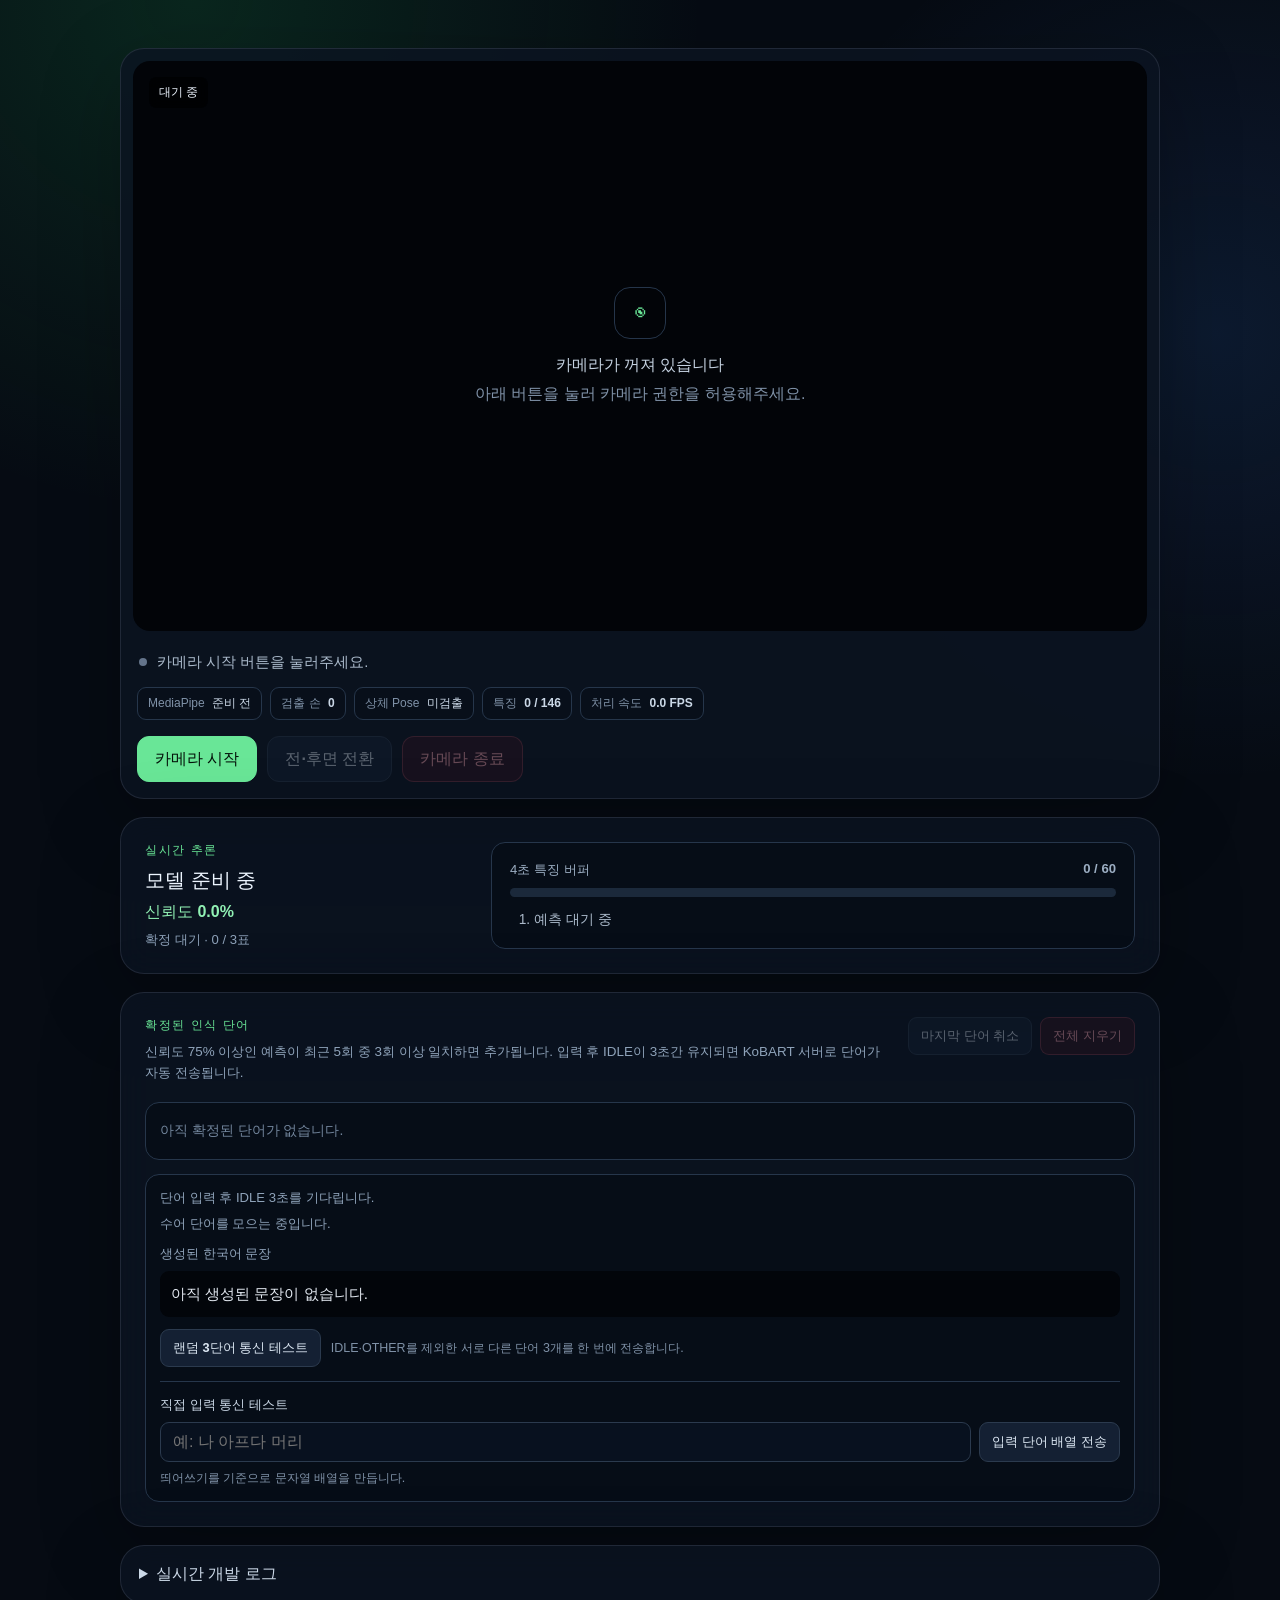
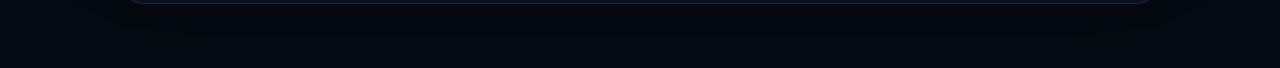
==== web/index.html @ b541483f "fix: recover stalled camera streams on iOS Safari" ====
<!doctype html>
<html lang="ko">
  <head>
    <meta charset="UTF-8" />
    <meta name="viewport" content="width=device-width, initial-scale=1.0" />
    <meta name="theme-color" content="#08111f" />
    <meta
      name="description"
      content="브라우저에서 동작하는 실시간 수어 인식 카메라 테스트"
    />
    <title>수어 인식 카메라</title>
    <link rel="stylesheet" href="./src/style.css?v=20261013-ios-camera-recovery1" />
  </head>
  <body>
    <main class="app-shell">
      <section class="camera-card" aria-label="카메라 미리보기">
        <div id="cameraStage" class="camera-stage is-empty">
          <video id="camera" autoplay playsinline muted></video>
          <canvas id="landmarkCanvas" aria-hidden="true"></canvas>
          <div id="emptyState" class="empty-state">
            <span class="camera-icon" aria-hidden="true">◉</span>
            <strong>카메라가 꺼져 있습니다</strong>
            <span>아래 버튼을 눌러 카메라 권한을 허용해주세요.</span>
          </div>
          <div class="viewfinder" aria-hidden="true"></div>
          <span id="cameraLabel" class="camera-label">대기 중</span>
        </div>

        <div class="status-row" aria-live="polite">
          <span id="statusDot" class="status-dot"></span>
          <p id="statusMessage">카메라 시작 버튼을 눌러주세요.</p>
        </div>

        <div class="metrics" aria-label="검출 상태">
          <span>MediaPipe <strong id="modelState">준비 전</strong></span>
          <span>검출 손 <strong id="handCount">0</strong></span>
          <span>상체 Pose <strong id="poseState">미검출</strong></span>
          <span>특징 <strong id="featureState">0 / 146</strong></span>
          <span>처리 속도 <strong id="inferenceFps">0.0 FPS</strong></span>
        </div>

        <div class="controls">
          <button id="startButton" class="button button-primary" type="button">
            카메라 시작
          </button>
          <button id="switchButton" class="button" type="button" disabled>
            전·후면 전환
          </button>
          <button id="stopButton" class="button button-danger" type="button" disabled>
            카메라 종료
          </button>
        </div>
      </section>

      <section class="result-card" aria-label="추론 결과">
        <div>
          <p class="card-label">실시간 추론</p>
          <h2 id="predictionLabel">모델 준비 중</h2>
          <p id="predictionConfidence" class="prediction-confidence">신뢰도 0.0%</p>
          <p id="stableState" class="stable-state">확정 대기 · 0 / 3표</p>
        </div>
        <div class="prediction-panel">
          <div class="buffer-header">
            <span>4초 특징 버퍼</span>
            <strong id="bufferState">0 / 60</strong>
          </div>
          <div class="progress-track" aria-hidden="true">
            <div id="bufferProgress" class="progress-value"></div>
          </div>
          <ol id="topPredictions" class="top-predictions">
            <li>예측 대기 중</li>
          </ol>
        </div>
      </section>

      <section class="recognized-card" aria-label="확정된 인식 단어">
        <div class="recognized-header">
          <div>
            <p class="card-label">확정된 인식 단어</p>
            <p class="recognized-help">
              신뢰도 75% 이상인 예측이 최근 5회 중 3회 이상 일치하면 추가됩니다.
              입력 후 IDLE이 3초간 유지되면 KoBART 서버로 단어가 자동 전송됩니다.
            </p>
          </div>
          <div class="recognized-actions">
            <button id="undoTokenButton" class="button button-small" type="button" disabled>
              마지막 단어 취소
            </button>
            <button id="clearTokensButton" class="button button-small button-danger" type="button" disabled>
              전체 지우기
            </button>
          </div>
        </div>
        <div id="recognizedTokens" class="recognized-tokens" aria-live="polite">
          <span class="token-empty">아직 확정된 단어가 없습니다.</span>
        </div>
        <div class="sentence-ready-panel" aria-live="polite">
          <p id="idleState" class="idle-state">단어 입력 후 IDLE 3초를 기다립니다.</p>
          <p id="generationState" class="generation-state" data-state="collecting">
            수어 단어를 모으는 중입니다.
          </p>
          <p class="sentence-label">생성된 한국어 문장</p>
          <p id="generatedSentence" class="generated-sentence">
            아직 생성된 문장이 없습니다.
          </p>
          <div class="connection-test-row">
            <button id="randomTestButton" class="button button-small" type="button">
              랜덤 3단어 통신 테스트
            </button>
            <span id="randomTestWord">IDLE·OTHER를 제외한 서로 다른 단어 3개를 한 번에 전송합니다.</span>
          </div>
          <form id="manualWordsForm" class="manual-words-form">
            <label for="manualWordsInput">직접 입력 통신 테스트</label>
            <div class="manual-words-controls">
              <input
                id="manualWordsInput"
                type="text"
                maxlength="300"
                autocomplete="off"
                placeholder="예: 나 아프다 머리"
              />
              <button id="manualSendButton" class="button button-small" type="submit">
                입력 단어 배열 전송
              </button>
            </div>
            <span id="manualWordsPreview">띄어쓰기를 기준으로 문자열 배열을 만듭니다.</span>
          </form>
        </div>
      </section>

      <details class="debug-card">
        <summary>실시간 개발 로그</summary>
        <div class="debug-toolbar">
          <span>로컬 개발 서버 사용 시 VS Code 터미널에도 기록됩니다.</span>
          <button id="clearLogButton" type="button">로그 지우기</button>
        </div>
        <pre id="debugLog" aria-live="polite"></pre>
      </details>
    </main>

    <script src="./public/vendor/tensorflow/tf.min.js"></script>
    <script
      type="module"
      src="./src/main.js?v=word-lstm-v9-ios-camera-recovery1"
    ></script>
  </body>
</html>
---- web/src/style.css ----
:root {
  color-scheme: dark;
  font-family:
    Inter, Pretendard, -apple-system, BlinkMacSystemFont, "Segoe UI", sans-serif;
  color: #edf5ff;
  background: #060b13;
  font-synthesis: none;
}

* {
  box-sizing: border-box;
}

body {
  min-width: 320px;
  min-height: 100vh;
  margin: 0;
  background:
    radial-gradient(circle at 15% 0%, rgba(34, 197, 94, 0.15), transparent 32rem),
    radial-gradient(circle at 95% 20%, rgba(59, 130, 246, 0.12), transparent 28rem),
    #060b13;
  overscroll-behavior-y: none;
}

button,
video {
  font: inherit;
}

.app-shell {
  width: min(1040px, calc(100% - 32px));
  margin: 0 auto;
  padding: 48px 0 64px;
}

.card-label {
  margin: 0 0 8px;
  color: #69e697;
  font-size: 0.75rem;
  font-weight: 800;
  letter-spacing: 0.13em;
}

h2,
p {
  margin-top: 0;
}

.camera-card,
.result-card,
.recognized-card,
.debug-card {
  border: 1px solid rgba(148, 163, 184, 0.16);
  border-radius: 24px;
  background: rgba(12, 20, 33, 0.82);
  box-shadow: 0 24px 80px rgba(0, 0, 0, 0.25);
  backdrop-filter: blur(16px);
}

.debug-card {
  margin-top: 18px;
  padding: 18px;
}

.debug-card summary {
  cursor: pointer;
  color: #cbd8e7;
  font-weight: 750;
}

.debug-toolbar {
  display: flex;
  align-items: center;
  justify-content: space-between;
  gap: 12px;
  margin: 14px 0 8px;
  color: #7f91a7;
  font-size: 0.78rem;
}

.debug-toolbar button {
  padding: 6px 9px;
  border: 1px solid #2b3a4e;
  border-radius: 7px;
  color: #aab9ca;
  background: #111c2c;
  cursor: pointer;
}

#debugLog {
  overflow: auto;
  max-height: 260px;
  min-height: 110px;
  margin: 0;
  padding: 14px;
  border-radius: 10px;
  color: #a7f3d0;
  background: #02050a;
  font: 12px/1.6 "SFMono-Regular", Consolas, monospace;
  white-space: pre-wrap;
  word-break: break-word;
}

.camera-card {
  padding: 12px;
  -webkit-backdrop-filter: none;
  backdrop-filter: none;
  isolation: isolate;
}

.camera-stage {
  position: relative;
  overflow: hidden;
  width: 100%;
  aspect-ratio: 16 / 9;
  border-radius: 17px;
  background: #020408;
}

.camera-stage video,
.camera-stage canvas {
  position: absolute;
  inset: 0;
  width: 100%;
  height: 100%;
  object-fit: cover;
}

.camera-stage canvas {
  z-index: 1;
  pointer-events: none;
}

.camera-stage.is-mirrored video,
.camera-stage.is-mirrored canvas {
  transform: scaleX(-1);
}

.camera-stage.is-empty video,
.camera-stage.is-empty .viewfinder {
  visibility: hidden;
}

.empty-state {
  position: absolute;
  inset: 0;
  display: grid;
  place-content: center;
  justify-items: center;
  gap: 8px;
  padding: 24px;
  color: #7f91a7;
  text-align: center;
}

.empty-state[hidden] {
  display: none;
}

.camera-icon {
  display: grid;
  width: 52px;
  height: 52px;
  margin-bottom: 8px;
  place-items: center;
  border: 1px solid #25354a;
  border-radius: 16px;
  color: #69e697;
  font-size: 1.4rem;
}

.empty-state strong {
  color: #c5d2e1;
}

.viewfinder {
  position: absolute;
  inset: 8%;
  border: 1px solid rgba(255, 255, 255, 0.16);
  border-radius: 20px;
  pointer-events: none;
}

.camera-label {
  position: absolute;
  top: 16px;
  left: 16px;
  padding: 7px 10px;
  border-radius: 8px;
  background: rgba(0, 0, 0, 0.58);
  font-size: 0.77rem;
  font-weight: 700;
  backdrop-filter: blur(8px);
  z-index: 2;
}

.status-row {
  display: flex;
  align-items: center;
  min-height: 52px;
  gap: 10px;
  padding: 14px 6px 4px;
  color: #aab9ca;
}

.status-row p {
  margin: 0;
  font-size: 0.92rem;
}

.status-dot {
  flex: 0 0 auto;
  width: 8px;
  height: 8px;
  border-radius: 50%;
  background: #64748b;
}

.status-dot[data-state="success"] {
  background: #4ade80;
  box-shadow: 0 0 12px rgba(74, 222, 128, 0.65);
}

.status-dot[data-state="loading"] {
  background: #60a5fa;
  box-shadow: 0 0 12px rgba(96, 165, 250, 0.65);
}

.status-dot[data-state="error"] {
  background: #fb7185;
  box-shadow: 0 0 12px rgba(251, 113, 133, 0.55);
}

.controls {
  display: flex;
  flex-wrap: wrap;
  gap: 10px;
  padding: 8px 4px 4px;
}

.metrics {
  display: flex;
  flex-wrap: wrap;
  gap: 8px;
  padding: 4px 4px 8px;
}

.metrics span {
  padding: 7px 10px;
  border: 1px solid #26364b;
  border-radius: 9px;
  color: #7f91a7;
  background: rgba(8, 15, 25, 0.7);
  font-size: 0.75rem;
}

.metrics strong {
  margin-left: 4px;
  color: #cbd8e7;
}

.button {
  min-height: 46px;
  padding: 0 17px;
  border: 1px solid #2b3a4e;
  border-radius: 12px;
  color: #dce7f3;
  background: #142033;
  cursor: pointer;
  font-weight: 750;
  transition: transform 140ms ease, border-color 140ms ease, opacity 140ms ease;
}

.button:hover:not(:disabled) {
  transform: translateY(-1px);
  border-color: #4a607b;
}

.button:focus-visible {
  outline: 3px solid rgba(96, 165, 250, 0.48);
  outline-offset: 2px;
}

.button:disabled {
  cursor: not-allowed;
  opacity: 0.38;
}

.button-primary {
  border-color: #69e697;
  color: #04130a;
  background: #69e697;
}

.button-danger {
  border-color: rgba(251, 113, 133, 0.35);
  color: #fda4af;
  background: rgba(76, 18, 32, 0.55);
}

.result-card {
  display: grid;
  grid-template-columns: minmax(180px, 0.5fr) 1fr;
  gap: 24px;
  margin-top: 18px;
  padding: 24px;
}

.result-card h2 {
  margin-bottom: 0;
  font-size: 1.25rem;
}

.prediction-confidence {
  margin: 8px 0 0;
  color: #91f1b4;
  font-weight: 700;
}

.stable-state {
  margin: 8px 0 0;
  color: #8fa3ba;
  font-size: 0.82rem;
}

.recognized-card {
  margin-top: 18px;
  padding: 24px;
}

.recognized-header {
  display: flex;
  align-items: flex-start;
  justify-content: space-between;
  gap: 20px;
}

.recognized-help {
  margin: 0;
  color: #8fa3ba;
  font-size: 0.84rem;
  line-height: 1.55;
}

.recognized-actions {
  display: flex;
  flex: 0 0 auto;
  gap: 8px;
}

.button-small {
  min-height: 38px;
  padding: 0 12px;
  border-radius: 9px;
  font-size: 0.8rem;
}

.recognized-tokens {
  display: flex;
  flex-wrap: wrap;
  min-height: 58px;
  gap: 9px;
  align-items: center;
  margin-top: 18px;
  padding: 14px;
  border: 1px solid #26364b;
  border-radius: 14px;
  background: rgba(5, 11, 19, 0.55);
}

.recognized-token {
  padding: 9px 12px;
  border: 1px solid rgba(105, 230, 151, 0.3);
  border-radius: 999px;
  color: #b9f7cf;
  background: rgba(34, 197, 94, 0.1);
  font-size: 0.88rem;
  font-weight: 750;
}

.token-empty {
  color: #71849b;
  font-size: 0.86rem;
}

.sentence-ready-panel {
  margin-top: 14px;
  padding: 14px;
  border: 1px solid #26364b;
  border-radius: 14px;
  background: rgba(5, 11, 19, 0.55);
}

.idle-state,
.generation-state,
.sentence-label {
  margin: 0;
  color: #8fa3ba;
  font-size: 0.82rem;
}

.idle-state[data-state="counting"] {
  color: #fcd56b;
}

.idle-state[data-state="ready"],
.generation-state[data-state="success"] {
  color: #91f1b4;
}

.idle-state[data-state="connecting"],
.idle-state[data-state="processing"] {
  color: #93c5fd;
}

.idle-state[data-state="error"] {
  color: #fda4af;
}

.generation-state {
  margin-top: 8px;
}

.generation-state[data-state="idle-countdown"] {
  color: #fcd56b;
}

.generation-state[data-state="connecting"],
.generation-state[data-state="processing"] {
  color: #93c5fd;
}

.generation-state[data-state="error"] {
  color: #fda4af;
}

.sentence-label {
  margin-top: 12px;
  font-weight: 750;
}

.generated-sentence {
  overflow: auto;
  max-height: 9.6em;
  margin: 8px 0 0;
  padding: 11px;
  border-radius: 9px;
  color: #e2e8f0;
  background: #02050a;
  font-size: 0.95rem;
  line-height: 1.6;
  overflow-wrap: anywhere;
}

.connection-test-row {
  display: flex;
  align-items: center;
  flex-wrap: wrap;
  gap: 10px;
  margin-top: 12px;
}

.connection-test-row span {
  color: #7f91a7;
  font-size: 0.78rem;
}

.manual-words-form {
  display: grid;
  gap: 8px;
  margin-top: 14px;
  padding-top: 14px;
  border-top: 1px solid #26364b;
}

.manual-words-form label {
  color: #cbd8e7;
  font-size: 0.82rem;
  font-weight: 750;
}

.manual-words-controls {
  display: flex;
  gap: 8px;
}

.manual-words-controls input {
  min-width: 0;
  min-height: 40px;
  flex: 1 1 auto;
  padding: 0 12px;
  border: 1px solid #2b3a4e;
  border-radius: 9px;
  color: #e2e8f0;
  background: #08111f;
  font: inherit;
}

.manual-words-controls input:focus {
  border-color: #60a5fa;
  outline: 3px solid rgba(96, 165, 250, 0.25);
}

.manual-words-controls input:disabled {
  opacity: 0.45;
}

.manual-words-form > span {
  color: #7f91a7;
  font-size: 0.78rem;
  overflow-wrap: anywhere;
}

.prediction-panel {
  padding: 18px;
  border: 1px solid #26364b;
  border-radius: 14px;
  background: rgba(5, 11, 19, 0.55);
}

.buffer-header {
  display: flex;
  justify-content: space-between;
  margin-bottom: 9px;
  color: #9caec3;
  font-size: 0.82rem;
}

.progress-track {
  overflow: hidden;
  height: 9px;
  border-radius: 999px;
  background: #1b293b;
}

.progress-value {
  width: 0;
  height: 100%;
  border-radius: inherit;
  background: linear-gradient(90deg, #4ade80, #60a5fa);
  transition: width 120ms linear;
}

.top-predictions {
  display: grid;
  gap: 6px;
  margin: 14px 0 0;
  padding-left: 24px;
  color: #aab9ca;
  font-size: 0.86rem;
}

@media (max-width: 680px) {
  .app-shell {
    width: min(100% - 20px, 1040px);
    padding: 24px 0 40px;
  }

  .camera-card {
    padding: 7px;
    border-radius: 18px;
  }

  .camera-stage {
    aspect-ratio: 3 / 4;
    border-radius: 13px;
  }

  .controls .button {
    flex: 1 1 130px;
  }

  .result-card {
    grid-template-columns: 1fr;
    padding: 18px;
  }

  .recognized-card {
    padding: 18px;
  }

  .recognized-header {
    display: block;
  }

  .recognized-actions {
    margin-top: 14px;
  }

  .recognized-actions .button {
    flex: 1 1 auto;
  }

  .manual-words-controls {
    align-items: stretch;
    flex-direction: column;
  }
}

@media (prefers-reduced-motion: reduce) {
  *,
  *::before,
  *::after {
    scroll-behavior: auto !important;
    transition: none !important;
  }
}
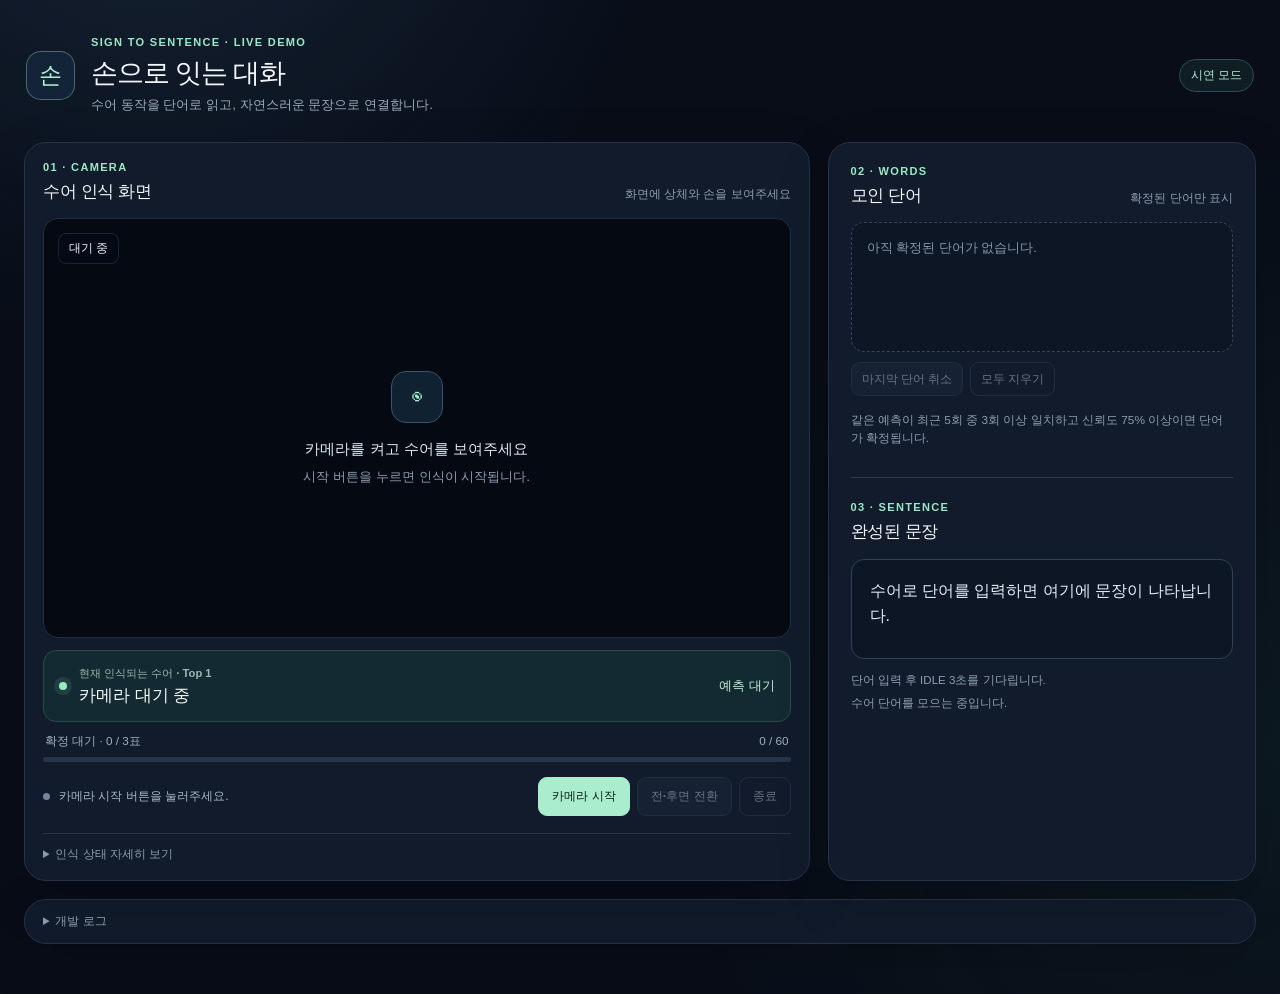
==== commit 1d808854: "Refine demo UI for live sign recognition" ====
--- a/web/index.html
+++ b/web/index.html
@@ -3,135 +3,118 @@
   <head>
     <meta charset="UTF-8" />
     <meta name="viewport" content="width=device-width, initial-scale=1.0" />
-    <meta name="theme-color" content="#08111f" />
-    <meta
-      name="description"
-      content="브라우저에서 동작하는 실시간 수어 인식 카메라 테스트"
-    />
-    <title>수어 인식 카메라</title>
-    <link rel="stylesheet" href="./src/style.css?v=20261013-ios-camera-recovery1" />
+    <meta name="theme-color" content="#0a1020" />
+    <meta name="description" content="카메라로 수어 단어를 인식하고 문장으로 연결하는 시연" />
+    <title>손으로 잇는 대화 · 수어 인식 시연</title>
+    <link rel="stylesheet" href="./src/style.css?v=demo-ui-1" />
   </head>
   <body>
     <main class="app-shell">
-      <section class="camera-card" aria-label="카메라 미리보기">
-        <div id="cameraStage" class="camera-stage is-empty">
-          <video id="camera" autoplay playsinline muted></video>
-          <canvas id="landmarkCanvas" aria-hidden="true"></canvas>
-          <div id="emptyState" class="empty-state">
-            <span class="camera-icon" aria-hidden="true">◉</span>
-            <strong>카메라가 꺼져 있습니다</strong>
-            <span>아래 버튼을 눌러 카메라 권한을 허용해주세요.</span>
+      <header class="page-header">
+        <div class="brand-mark" aria-hidden="true">손</div>
+        <div class="header-copy">
+          <p class="eyebrow">SIGN TO SENTENCE · LIVE DEMO</p>
+          <h1>손으로 잇는 대화</h1>
+          <p class="page-subtitle">수어 동작을 단어로 읽고, 자연스러운 문장으로 연결합니다.</p>
+        </div>
+        <span class="demo-badge">시연 모드</span>
+      </header>
+
+      <div class="demo-grid">
+        <section class="camera-card" aria-label="수어 인식 카메라">
+          <div class="section-heading">
+            <div>
+              <p class="eyebrow">01 · CAMERA</p>
+              <h2>수어 인식 화면</h2>
+            </div>
+            <span class="section-hint">화면에 상체와 손을 보여주세요</span>
           </div>
-          <div class="viewfinder" aria-hidden="true"></div>
-          <span id="cameraLabel" class="camera-label">대기 중</span>
-        </div>
 
-        <div class="status-row" aria-live="polite">
-          <span id="statusDot" class="status-dot"></span>
-          <p id="statusMessage">카메라 시작 버튼을 눌러주세요.</p>
-        </div>
+          <div id="cameraStage" class="camera-stage is-empty">
+            <video id="camera" autoplay playsinline muted></video>
+            <canvas id="landmarkCanvas" aria-hidden="true"></canvas>
+            <div id="emptyState" class="empty-state">
+              <span class="camera-icon" aria-hidden="true">◉</span>
+              <strong>카메라를 켜고 수어를 보여주세요</strong>
+              <span>시작 버튼을 누르면 인식이 시작됩니다.</span>
+            </div>
+            <div class="viewfinder" aria-hidden="true"></div>
+            <span id="cameraLabel" class="camera-label">대기 중</span>
+          </div>
 
-        <div class="metrics" aria-label="검출 상태">
-          <span>MediaPipe <strong id="modelState">준비 전</strong></span>
-          <span>검출 손 <strong id="handCount">0</strong></span>
-          <span>상체 Pose <strong id="poseState">미검출</strong></span>
-          <span>특징 <strong id="featureState">0 / 146</strong></span>
-          <span>처리 속도 <strong id="inferenceFps">0.0 FPS</strong></span>
-        </div>
-
-        <div class="controls">
-          <button id="startButton" class="button button-primary" type="button">
-            카메라 시작
-          </button>
-          <button id="switchButton" class="button" type="button" disabled>
-            전·후면 전환
-          </button>
-          <button id="stopButton" class="button button-danger" type="button" disabled>
-            카메라 종료
-          </button>
-        </div>
-      </section>
-
-      <section class="result-card" aria-label="추론 결과">
-        <div>
-          <p class="card-label">실시간 추론</p>
-          <h2 id="predictionLabel">모델 준비 중</h2>
-          <p id="predictionConfidence" class="prediction-confidence">신뢰도 0.0%</p>
-          <p id="stableState" class="stable-state">확정 대기 · 0 / 3표</p>
-        </div>
-        <div class="prediction-panel">
-          <div class="buffer-header">
-            <span>4초 특징 버퍼</span>
-            <strong id="bufferState">0 / 60</strong>
+          <div class="live-readout" aria-live="polite" aria-atomic="true">
+            <span class="readout-indicator" aria-hidden="true"></span>
+            <div class="readout-copy">
+              <span class="readout-caption">현재 인식되는 수어 · Top 1</span>
+              <strong id="predictionLabel">카메라 대기 중</strong>
+            </div>
+            <span id="predictionConfidence" class="prediction-confidence">예측 대기</span>
+          </div>
+          <div class="recognition-progress">
+            <span id="stableState" class="stable-state">확정 대기 · 0 / 3표</span>
+            <span id="bufferState">0 / 60</span>
           </div>
           <div class="progress-track" aria-hidden="true">
             <div id="bufferProgress" class="progress-value"></div>
           </div>
-          <ol id="topPredictions" class="top-predictions">
-            <li>예측 대기 중</li>
-          </ol>
-        </div>
-      </section>
 
-      <section class="recognized-card" aria-label="확정된 인식 단어">
-        <div class="recognized-header">
-          <div>
-            <p class="card-label">확정된 인식 단어</p>
-            <p class="recognized-help">
-              신뢰도 75% 이상인 예측이 최근 5회 중 3회 이상 일치하면 추가됩니다.
-              입력 후 IDLE이 3초간 유지되면 KoBART 서버로 단어가 자동 전송됩니다.
-            </p>
+          <div class="camera-footer">
+            <div class="status-row" aria-live="polite">
+              <span id="statusDot" class="status-dot"></span>
+              <p id="statusMessage">카메라 시작 버튼을 눌러주세요.</p>
+            </div>
+            <div class="controls">
+              <button id="startButton" class="button button-primary" type="button">카메라 시작</button>
+              <button id="switchButton" class="button" type="button" disabled>전·후면 전환</button>
+              <button id="stopButton" class="button button-quiet" type="button" disabled>종료</button>
+            </div>
+          </div>
+
+          <details class="diagnostics">
+            <summary>인식 상태 자세히 보기</summary>
+            <div class="metrics" aria-label="검출 상태">
+              <span>MediaPipe <strong id="modelState">준비 전</strong></span>
+              <span>검출 손 <strong id="handCount">0</strong></span>
+              <span>상체 Pose <strong id="poseState">미검출</strong></span>
+              <span>특징 <strong id="featureState">0 / 146</strong></span>
+              <span>처리 속도 <strong id="inferenceFps">0.0 FPS</strong></span>
+            </div>
+          </details>
+        </section>
+
+        <section class="recognized-card" aria-label="인식 결과와 생성 문장">
+          <div class="section-heading">
+            <div>
+              <p class="eyebrow">02 · WORDS</p>
+              <h2>모인 단어</h2>
+            </div>
+            <span class="section-hint">확정된 단어만 표시</span>
+          </div>
+          <div id="recognizedTokens" class="recognized-tokens" aria-live="polite">
+            <span class="token-empty">아직 확정된 단어가 없습니다.</span>
           </div>
           <div class="recognized-actions">
-            <button id="undoTokenButton" class="button button-small" type="button" disabled>
-              마지막 단어 취소
-            </button>
-            <button id="clearTokensButton" class="button button-small button-danger" type="button" disabled>
-              전체 지우기
-            </button>
+            <button id="undoTokenButton" class="button button-small" type="button" disabled>마지막 단어 취소</button>
+            <button id="clearTokensButton" class="button button-small button-quiet" type="button" disabled>모두 지우기</button>
           </div>
-        </div>
-        <div id="recognizedTokens" class="recognized-tokens" aria-live="polite">
-          <span class="token-empty">아직 확정된 단어가 없습니다.</span>
-        </div>
-        <div class="sentence-ready-panel" aria-live="polite">
-          <p id="idleState" class="idle-state">단어 입력 후 IDLE 3초를 기다립니다.</p>
-          <p id="generationState" class="generation-state" data-state="collecting">
-            수어 단어를 모으는 중입니다.
-          </p>
-          <p class="sentence-label">생성된 한국어 문장</p>
-          <p id="generatedSentence" class="generated-sentence">
-            아직 생성된 문장이 없습니다.
-          </p>
-          <div class="connection-test-row">
-            <button id="randomTestButton" class="button button-small" type="button">
-              랜덤 3단어 통신 테스트
-            </button>
-            <span id="randomTestWord">IDLE·OTHER를 제외한 서로 다른 단어 3개를 한 번에 전송합니다.</span>
+          <p class="recognized-help">같은 예측이 최근 5회 중 3회 이상 일치하고 신뢰도 75% 이상이면 단어가 확정됩니다.</p>
+
+          <div class="sentence-ready-panel" aria-live="polite">
+            <p class="eyebrow">03 · SENTENCE</p>
+            <h2>완성된 문장</h2>
+            <p id="generatedSentence" class="generated-sentence">수어로 단어를 입력하면 여기에 문장이 나타납니다.</p>
+            <div class="sentence-status">
+              <p id="idleState" class="idle-state">단어 입력 후 IDLE 3초를 기다립니다.</p>
+              <p id="generationState" class="generation-state" data-state="collecting">수어 단어를 모으는 중입니다.</p>
+            </div>
           </div>
-          <form id="manualWordsForm" class="manual-words-form">
-            <label for="manualWordsInput">직접 입력 통신 테스트</label>
-            <div class="manual-words-controls">
-              <input
-                id="manualWordsInput"
-                type="text"
-                maxlength="300"
-                autocomplete="off"
-                placeholder="예: 나 아프다 머리"
-              />
-              <button id="manualSendButton" class="button button-small" type="submit">
-                입력 단어 배열 전송
-              </button>
-            </div>
-            <span id="manualWordsPreview">띄어쓰기를 기준으로 문자열 배열을 만듭니다.</span>
-          </form>
-        </div>
-      </section>
+        </section>
+      </div>
 
       <details class="debug-card">
-        <summary>실시간 개발 로그</summary>
+        <summary>개발 로그</summary>
         <div class="debug-toolbar">
-          <span>로컬 개발 서버 사용 시 VS Code 터미널에도 기록됩니다.</span>
+          <span>오류 확인과 상태 점검에 사용합니다.</span>
           <button id="clearLogButton" type="button">로그 지우기</button>
         </div>
         <pre id="debugLog" aria-live="polite"></pre>
@@ -139,9 +122,6 @@
     </main>
 
     <script src="./public/vendor/tensorflow/tf.min.js"></script>
-    <script
-      type="module"
-      src="./src/main.js?v=word-lstm-v9-ios-camera-recovery1"
-    ></script>
+    <script type="module" src="./src/main.js?v=demo-ui-1"></script>
   </body>
 </html>
--- a/web/src/style.css
+++ b/web/src/style.css
@@ -1,111 +1,122 @@
 :root {
   color-scheme: dark;
-  font-family:
-    Inter, Pretendard, -apple-system, BlinkMacSystemFont, "Segoe UI", sans-serif;
-  color: #edf5ff;
-  background: #060b13;
+  font-family: Pretendard, -apple-system, BlinkMacSystemFont, "Segoe UI", sans-serif;
+  color: #f3f6fb;
+  background: #080d18;
   font-synthesis: none;
 }
 
-* {
-  box-sizing: border-box;
-}
+* { box-sizing: border-box; }
 
 body {
   min-width: 320px;
   min-height: 100vh;
   margin: 0;
   background:
-    radial-gradient(circle at 15% 0%, rgba(34, 197, 94, 0.15), transparent 32rem),
-    radial-gradient(circle at 95% 20%, rgba(59, 130, 246, 0.12), transparent 28rem),
-    #060b13;
+    radial-gradient(circle at 12% -18%, rgba(65, 104, 142, 0.25), transparent 33rem),
+    radial-gradient(circle at 100% 75%, rgba(55, 128, 110, 0.1), transparent 38rem),
+    #080d18;
   overscroll-behavior-y: none;
 }
 
-button,
-video {
-  font: inherit;
-}
+button, video { font: inherit; }
+button { -webkit-tap-highlight-color: transparent; }
+h1, h2, p { margin-top: 0; }
 
 .app-shell {
-  width: min(1040px, calc(100% - 32px));
+  width: min(1320px, calc(100% - 48px));
   margin: 0 auto;
-  padding: 48px 0 64px;
-}
-
-.card-label {
-  margin: 0 0 8px;
-  color: #69e697;
-  font-size: 0.75rem;
+  padding: 28px 0 50px;
+}
+
+.page-header {
+  display: flex;
+  align-items: center;
+  gap: 16px;
+  padding: 8px 2px 28px;
+}
+
+.brand-mark {
+  display: grid;
+  flex: 0 0 49px;
+  height: 49px;
+  place-items: center;
+  border: 1px solid rgba(178, 238, 211, 0.34);
+  border-radius: 15px;
+  color: #b5f3d4;
+  background: #132438;
+  font-size: 1.45rem;
+  font-weight: 750;
+}
+
+.header-copy { min-width: 0; }
+.eyebrow {
+  margin: 0 0 7px;
+  color: #9aeac6;
+  font-size: 0.69rem;
   font-weight: 800;
-  letter-spacing: 0.13em;
-}
-
-h2,
-p {
-  margin-top: 0;
-}
-
-.camera-card,
-.result-card,
-.recognized-card,
-.debug-card {
-  border: 1px solid rgba(148, 163, 184, 0.16);
-  border-radius: 24px;
-  background: rgba(12, 20, 33, 0.82);
-  box-shadow: 0 24px 80px rgba(0, 0, 0, 0.25);
-  backdrop-filter: blur(16px);
-}
-
-.debug-card {
-  margin-top: 18px;
-  padding: 18px;
-}
-
-.debug-card summary {
-  cursor: pointer;
-  color: #cbd8e7;
+  letter-spacing: 0.12em;
+}
+
+.page-header h1 {
+  margin: 0;
+  font-size: clamp(1.35rem, 2.1vw, 1.9rem);
+  font-weight: 790;
+  letter-spacing: -0.04em;
+}
+
+.page-subtitle {
+  margin: 5px 0 0;
+  color: #9baabc;
+  font-size: 0.84rem;
+}
+
+.demo-badge {
+  flex: 0 0 auto;
+  margin-left: auto;
+  padding: 8px 11px;
+  border: 1px solid #2e4d55;
+  border-radius: 999px;
+  color: #b2efd3;
+  background: rgba(82, 173, 139, 0.1);
+  font-size: 0.72rem;
   font-weight: 750;
 }
 
-.debug-toolbar {
-  display: flex;
-  align-items: center;
+.demo-grid {
+  display: grid;
+  grid-template-columns: minmax(0, 1.65fr) minmax(310px, 0.9fr);
+  align-items: start;
+  gap: 18px;
+}
+
+.camera-card, .recognized-card, .debug-card {
+  min-width: 0;
+  border: 1px solid #263247;
+  border-radius: 22px;
+  background: #111b2b;
+  box-shadow: 0 18px 54px rgba(0, 0, 0, 0.16);
+}
+
+.camera-card { padding: 18px; }
+.recognized-card { padding: 22px; }
+.section-heading {
+  display: flex;
+  align-items: end;
   justify-content: space-between;
   gap: 12px;
-  margin: 14px 0 8px;
-  color: #7f91a7;
-  font-size: 0.78rem;
-}
-
-.debug-toolbar button {
-  padding: 6px 9px;
-  border: 1px solid #2b3a4e;
-  border-radius: 7px;
-  color: #aab9ca;
-  background: #111c2c;
-  cursor: pointer;
-}
-
-#debugLog {
-  overflow: auto;
-  max-height: 260px;
-  min-height: 110px;
+  margin-bottom: 15px;
+}
+.section-heading h2, .sentence-ready-panel h2 {
   margin: 0;
-  padding: 14px;
-  border-radius: 10px;
-  color: #a7f3d0;
-  background: #02050a;
-  font: 12px/1.6 "SFMono-Regular", Consolas, monospace;
-  white-space: pre-wrap;
-  word-break: break-word;
-}
-
-.camera-card {
-  padding: 12px;
-  -webkit-backdrop-filter: none;
-  backdrop-filter: none;
-  isolation: isolate;
+  font-size: 1.05rem;
+  font-weight: 760;
+  letter-spacing: -0.02em;
+}
+.section-hint {
+  color: #8f9daf;
+  font-size: 0.74rem;
+  text-align: right;
 }
 
 .camera-stage {
@@ -113,34 +124,25 @@
   overflow: hidden;
   width: 100%;
   aspect-ratio: 16 / 9;
-  border-radius: 17px;
-  background: #020408;
-}
-
-.camera-stage video,
-.camera-stage canvas {
+  border: 1px solid #202c40;
+  border-radius: 15px;
+  background: #040912;
+}
+.camera-stage video, .camera-stage canvas {
   position: absolute;
   inset: 0;
   width: 100%;
   height: 100%;
   object-fit: cover;
-}
-
-.camera-stage canvas {
-  z-index: 1;
-  pointer-events: none;
-}
-
-.camera-stage.is-mirrored video,
-.camera-stage.is-mirrored canvas {
-  transform: scaleX(-1);
-}
-
-.camera-stage.is-empty video,
-.camera-stage.is-empty .viewfinder {
-  visibility: hidden;
-}
-
+  -webkit-backface-visibility: hidden;
+  backface-visibility: hidden;
+  transform: translateZ(0);
+}
+.camera-stage canvas { z-index: 1; pointer-events: none; }
+.camera-stage.is-mirrored video, .camera-stage.is-mirrored canvas {
+  transform: translateZ(0) scaleX(-1);
+}
+.camera-stage.is-empty video, .camera-stage.is-empty .viewfinder { visibility: hidden; }
 .empty-state {
   position: absolute;
   inset: 0;
@@ -148,460 +150,228 @@
   place-content: center;
   justify-items: center;
   gap: 8px;
-  padding: 24px;
-  color: #7f91a7;
+  padding: 20px;
+  color: #8d9daf;
   text-align: center;
-}
-
-.empty-state[hidden] {
-  display: none;
-}
-
+  font-size: 0.84rem;
+}
+.empty-state[hidden] { display: none; }
+.empty-state strong { color: #dce9f3; font-size: 0.95rem; }
 .camera-icon {
   display: grid;
   width: 52px;
   height: 52px;
   margin-bottom: 8px;
   place-items: center;
-  border: 1px solid #25354a;
-  border-radius: 16px;
-  color: #69e697;
-  font-size: 1.4rem;
-}
-
-.empty-state strong {
-  color: #c5d2e1;
-}
-
+  border: 1px solid #385467;
+  border-radius: 15px;
+  color: #aaf1cd;
+  background: #102131;
+  font-size: 1.35rem;
+}
 .viewfinder {
   position: absolute;
   inset: 8%;
-  border: 1px solid rgba(255, 255, 255, 0.16);
-  border-radius: 20px;
+  border: 1px solid rgba(232, 250, 244, 0.17);
+  border-radius: 18px;
   pointer-events: none;
 }
-
 .camera-label {
   position: absolute;
-  top: 16px;
-  left: 16px;
+  z-index: 2;
+  top: 14px;
+  left: 14px;
   padding: 7px 10px;
+  border: 1px solid rgba(255, 255, 255, 0.1);
   border-radius: 8px;
-  background: rgba(0, 0, 0, 0.58);
-  font-size: 0.77rem;
-  font-weight: 700;
-  backdrop-filter: blur(8px);
-  z-index: 2;
-}
-
-.status-row {
+  background: rgba(5, 12, 23, 0.72);
+  font-size: 0.72rem;
+  font-weight: 740;
+}
+
+.live-readout {
   display: flex;
   align-items: center;
-  min-height: 52px;
-  gap: 10px;
-  padding: 14px 6px 4px;
-  color: #aab9ca;
-}
-
-.status-row p {
-  margin: 0;
-  font-size: 0.92rem;
-}
-
-.status-dot {
-  flex: 0 0 auto;
+  gap: 12px;
+  min-height: 72px;
+  margin-top: 12px;
+  padding: 12px 15px;
+  border: 1px solid #2a4a4b;
+  border-radius: 13px;
+  background: #142a32;
+}
+.readout-indicator {
+  flex: 0 0 8px;
   width: 8px;
   height: 8px;
   border-radius: 50%;
-  background: #64748b;
-}
-
-.status-dot[data-state="success"] {
-  background: #4ade80;
-  box-shadow: 0 0 12px rgba(74, 222, 128, 0.65);
-}
-
-.status-dot[data-state="loading"] {
-  background: #60a5fa;
-  box-shadow: 0 0 12px rgba(96, 165, 250, 0.65);
-}
-
-.status-dot[data-state="error"] {
-  background: #fb7185;
-  box-shadow: 0 0 12px rgba(251, 113, 133, 0.55);
-}
-
-.controls {
-  display: flex;
-  flex-wrap: wrap;
-  gap: 10px;
-  padding: 8px 4px 4px;
-}
-
-.metrics {
-  display: flex;
-  flex-wrap: wrap;
-  gap: 8px;
-  padding: 4px 4px 8px;
-}
-
-.metrics span {
-  padding: 7px 10px;
-  border: 1px solid #26364b;
-  border-radius: 9px;
-  color: #7f91a7;
-  background: rgba(8, 15, 25, 0.7);
-  font-size: 0.75rem;
-}
-
-.metrics strong {
-  margin-left: 4px;
-  color: #cbd8e7;
-}
-
-.button {
-  min-height: 46px;
-  padding: 0 17px;
-  border: 1px solid #2b3a4e;
-  border-radius: 12px;
-  color: #dce7f3;
-  background: #142033;
-  cursor: pointer;
+  background: #92ecc1;
+  box-shadow: 0 0 0 5px rgba(146, 236, 193, 0.1);
+}
+.readout-copy { min-width: 0; display: grid; gap: 4px; }
+.readout-caption { color: #9bbaaF; font-size: 0.7rem; font-weight: 700; }
+.readout-copy strong {
+  overflow: hidden;
+  color: #f4faf6;
+  font-size: 1.04rem;
+  font-weight: 760;
+  text-overflow: ellipsis;
+  white-space: nowrap;
+}
+.prediction-confidence {
+  flex: 0 0 auto;
+  margin-left: auto;
+  color: #bcf2d3;
+  font-size: 0.79rem;
   font-weight: 750;
-  transition: transform 140ms ease, border-color 140ms ease, opacity 140ms ease;
-}
-
-.button:hover:not(:disabled) {
-  transform: translateY(-1px);
-  border-color: #4a607b;
-}
-
-.button:focus-visible {
-  outline: 3px solid rgba(96, 165, 250, 0.48);
-  outline-offset: 2px;
-}
-
-.button:disabled {
-  cursor: not-allowed;
-  opacity: 0.38;
-}
-
-.button-primary {
-  border-color: #69e697;
-  color: #04130a;
-  background: #69e697;
-}
-
-.button-danger {
-  border-color: rgba(251, 113, 133, 0.35);
-  color: #fda4af;
-  background: rgba(76, 18, 32, 0.55);
-}
-
-.result-card {
-  display: grid;
-  grid-template-columns: minmax(180px, 0.5fr) 1fr;
-  gap: 24px;
-  margin-top: 18px;
-  padding: 24px;
-}
-
-.result-card h2 {
-  margin-bottom: 0;
-  font-size: 1.25rem;
-}
-
-.prediction-confidence {
-  margin: 8px 0 0;
-  color: #91f1b4;
-  font-weight: 700;
-}
-
-.stable-state {
-  margin: 8px 0 0;
-  color: #8fa3ba;
-  font-size: 0.82rem;
-}
-
-.recognized-card {
-  margin-top: 18px;
-  padding: 24px;
-}
-
-.recognized-header {
-  display: flex;
-  align-items: flex-start;
+}
+.recognition-progress {
+  display: flex;
   justify-content: space-between;
-  gap: 20px;
-}
-
-.recognized-help {
-  margin: 0;
-  color: #8fa3ba;
-  font-size: 0.84rem;
-  line-height: 1.55;
-}
-
-.recognized-actions {
-  display: flex;
-  flex: 0 0 auto;
-  gap: 8px;
-}
-
-.button-small {
-  min-height: 38px;
-  padding: 0 12px;
-  border-radius: 9px;
-  font-size: 0.8rem;
-}
-
-.recognized-tokens {
-  display: flex;
-  flex-wrap: wrap;
-  min-height: 58px;
-  gap: 9px;
-  align-items: center;
-  margin-top: 18px;
-  padding: 14px;
-  border: 1px solid #26364b;
-  border-radius: 14px;
-  background: rgba(5, 11, 19, 0.55);
-}
-
-.recognized-token {
-  padding: 9px 12px;
-  border: 1px solid rgba(105, 230, 151, 0.3);
-  border-radius: 999px;
-  color: #b9f7cf;
-  background: rgba(34, 197, 94, 0.1);
-  font-size: 0.88rem;
-  font-weight: 750;
-}
-
-.token-empty {
-  color: #71849b;
-  font-size: 0.86rem;
-}
-
-.sentence-ready-panel {
-  margin-top: 14px;
-  padding: 14px;
-  border: 1px solid #26364b;
-  border-radius: 14px;
-  background: rgba(5, 11, 19, 0.55);
-}
-
-.idle-state,
-.generation-state,
-.sentence-label {
-  margin: 0;
-  color: #8fa3ba;
-  font-size: 0.82rem;
-}
-
-.idle-state[data-state="counting"] {
-  color: #fcd56b;
-}
-
-.idle-state[data-state="ready"],
-.generation-state[data-state="success"] {
-  color: #91f1b4;
-}
-
-.idle-state[data-state="connecting"],
-.idle-state[data-state="processing"] {
-  color: #93c5fd;
-}
-
-.idle-state[data-state="error"] {
-  color: #fda4af;
-}
-
-.generation-state {
-  margin-top: 8px;
-}
-
-.generation-state[data-state="idle-countdown"] {
-  color: #fcd56b;
-}
-
-.generation-state[data-state="connecting"],
-.generation-state[data-state="processing"] {
-  color: #93c5fd;
-}
-
-.generation-state[data-state="error"] {
-  color: #fda4af;
-}
-
-.sentence-label {
-  margin-top: 12px;
-  font-weight: 750;
-}
-
-.generated-sentence {
-  overflow: auto;
-  max-height: 9.6em;
-  margin: 8px 0 0;
-  padding: 11px;
-  border-radius: 9px;
-  color: #e2e8f0;
-  background: #02050a;
-  font-size: 0.95rem;
-  line-height: 1.6;
-  overflow-wrap: anywhere;
-}
-
-.connection-test-row {
-  display: flex;
-  align-items: center;
-  flex-wrap: wrap;
-  gap: 10px;
-  margin-top: 12px;
-}
-
-.connection-test-row span {
-  color: #7f91a7;
-  font-size: 0.78rem;
-}
-
-.manual-words-form {
-  display: grid;
-  gap: 8px;
-  margin-top: 14px;
-  padding-top: 14px;
-  border-top: 1px solid #26364b;
-}
-
-.manual-words-form label {
-  color: #cbd8e7;
-  font-size: 0.82rem;
-  font-weight: 750;
-}
-
-.manual-words-controls {
-  display: flex;
-  gap: 8px;
-}
-
-.manual-words-controls input {
-  min-width: 0;
-  min-height: 40px;
-  flex: 1 1 auto;
-  padding: 0 12px;
-  border: 1px solid #2b3a4e;
-  border-radius: 9px;
-  color: #e2e8f0;
-  background: #08111f;
-  font: inherit;
-}
-
-.manual-words-controls input:focus {
-  border-color: #60a5fa;
-  outline: 3px solid rgba(96, 165, 250, 0.25);
-}
-
-.manual-words-controls input:disabled {
-  opacity: 0.45;
-}
-
-.manual-words-form > span {
-  color: #7f91a7;
-  font-size: 0.78rem;
-  overflow-wrap: anywhere;
-}
-
-.prediction-panel {
-  padding: 18px;
-  border: 1px solid #26364b;
-  border-radius: 14px;
-  background: rgba(5, 11, 19, 0.55);
-}
-
-.buffer-header {
-  display: flex;
-  justify-content: space-between;
-  margin-bottom: 9px;
-  color: #9caec3;
-  font-size: 0.82rem;
-}
-
+  gap: 12px;
+  padding: 12px 2px 8px;
+  color: #9daebf;
+  font-size: 0.73rem;
+}
+.stable-state { margin: 0; }
 .progress-track {
   overflow: hidden;
-  height: 9px;
-  border-radius: 999px;
-  background: #1b293b;
-}
-
+  height: 5px;
+  border-radius: 99px;
+  background: #263548;
+}
 .progress-value {
   width: 0;
   height: 100%;
   border-radius: inherit;
-  background: linear-gradient(90deg, #4ade80, #60a5fa);
+  background: #a3ebc8;
   transition: width 120ms linear;
 }
-
-.top-predictions {
-  display: grid;
-  gap: 6px;
-  margin: 14px 0 0;
-  padding-left: 24px;
-  color: #aab9ca;
-  font-size: 0.86rem;
-}
-
-@media (max-width: 680px) {
-  .app-shell {
-    width: min(100% - 20px, 1040px);
-    padding: 24px 0 40px;
-  }
-
-  .camera-card {
-    padding: 7px;
-    border-radius: 18px;
-  }
-
-  .camera-stage {
-    aspect-ratio: 3 / 4;
-    border-radius: 13px;
-  }
-
-  .controls .button {
-    flex: 1 1 130px;
-  }
-
-  .result-card {
-    grid-template-columns: 1fr;
-    padding: 18px;
-  }
-
-  .recognized-card {
-    padding: 18px;
-  }
-
-  .recognized-header {
-    display: block;
-  }
-
-  .recognized-actions {
-    margin-top: 14px;
-  }
-
-  .recognized-actions .button {
-    flex: 1 1 auto;
-  }
-
-  .manual-words-controls {
-    align-items: stretch;
-    flex-direction: column;
-  }
-}
-
+.camera-footer {
+  display: flex;
+  align-items: center;
+  justify-content: space-between;
+  flex-wrap: wrap;
+  gap: 12px;
+  margin-top: 15px;
+}
+.status-row { display: flex; align-items: center; gap: 9px; min-width: 0; color: #a8b6c6; }
+.status-row p { margin: 0; font-size: 0.76rem; }
+.status-dot { flex: 0 0 7px; width: 7px; height: 7px; border-radius: 50%; background: #75859b; }
+.status-dot[data-state="success"] { background: #85e8b5; }
+.status-dot[data-state="loading"] { background: #87b5ff; }
+.status-dot[data-state="error"] { background: #fa8799; }
+.controls { display: flex; flex-wrap: wrap; gap: 7px; }
+.button {
+  min-height: 39px;
+  padding: 0 13px;
+  border: 1px solid #36465c;
+  border-radius: 9px;
+  color: #e5edf7;
+  background: #1d2b3f;
+  cursor: pointer;
+  font-size: 0.77rem;
+  font-weight: 760;
+  transition: background 140ms ease, border-color 140ms ease;
+}
+.button:hover:not(:disabled) { border-color: #7591a4; background: #253950; }
+.button:focus-visible, .debug-toolbar button:focus-visible, summary:focus-visible {
+  outline: 2px solid #a6f3ce;
+  outline-offset: 3px;
+}
+.button:disabled { cursor: not-allowed; opacity: 0.42; }
+.button-primary { border-color: #a9edcc; color: #092015; background: #a9edcc; }
+.button-primary:hover:not(:disabled) { background: #c5f8df; }
+.button-quiet { background: transparent; }
+.button-small { min-height: 34px; padding: 0 10px; font-size: 0.72rem; }
+.diagnostics { margin-top: 17px; border-top: 1px solid #263247; padding-top: 13px; }
+.diagnostics summary, .debug-card summary { color: #899bab; cursor: pointer; font-size: 0.73rem; }
+.metrics { display: flex; flex-wrap: wrap; gap: 8px; padding-top: 13px; }
+.metrics span {
+  padding: 7px 9px;
+  border: 1px solid #2e3b4d;
+  border-radius: 7px;
+  color: #90a0b1;
+  font-size: 0.68rem;
+}
+.metrics strong { margin-left: 4px; color: #d4e0ec; }
+
+.recognized-card { min-height: 100%; }
+.recognized-tokens {
+  display: flex;
+  align-content: start;
+  align-items: start;
+  flex-wrap: wrap;
+  gap: 8px;
+  min-height: 130px;
+  padding: 15px;
+  border: 1px dashed #35445a;
+  border-radius: 13px;
+  background: #0c1625;
+}
+.recognized-token {
+  padding: 8px 11px;
+  border: 1px solid #3b625b;
+  border-radius: 8px;
+  color: #d3f5e3;
+  background: #1d3c3b;
+  font-size: 0.82rem;
+  font-weight: 760;
+}
+.token-empty { color: #8596a9; font-size: 0.8rem; line-height: 1.5; }
+.recognized-actions { display: flex; flex-wrap: wrap; gap: 7px; margin-top: 10px; }
+.recognized-help { margin: 15px 0 0; color: #8d9daf; font-size: 0.74rem; line-height: 1.55; }
+.sentence-ready-panel { margin-top: 29px; padding-top: 23px; border-top: 1px solid #2e3a4d; }
+.generated-sentence {
+  min-height: 100px;
+  max-height: 260px;
+  overflow: auto;
+  margin: 16px 0 0;
+  padding: 18px;
+  border: 1px solid #304256;
+  border-radius: 13px;
+  color: #e4eef6;
+  background: #0c1625;
+  font-size: 1rem;
+  line-height: 1.6;
+  overflow-wrap: anywhere;
+}
+.sentence-status { display: grid; gap: 6px; margin-top: 13px; }
+.idle-state, .generation-state { margin: 0; color: #8e9eaf; font-size: 0.72rem; line-height: 1.5; }
+.idle-state[data-state="counting"], .generation-state[data-state="idle-countdown"] { color: #f3d086; }
+.idle-state[data-state="ready"], .generation-state[data-state="success"] { color: #a8e6bc; }
+.idle-state[data-state="connecting"], .idle-state[data-state="processing"],
+.generation-state[data-state="connecting"], .generation-state[data-state="processing"] { color: #a6c8f9; }
+.idle-state[data-state="error"], .generation-state[data-state="error"] { color: #f6a5b1; }
+
+.debug-card { margin-top: 18px; padding: 14px 18px; }
+.debug-toolbar { display: flex; justify-content: space-between; gap: 12px; margin: 12px 0 8px; color: #8a9bae; font-size: 0.72rem; }
+.debug-toolbar button { padding: 6px 9px; border: 1px solid #35465b; border-radius: 7px; color: #acbdcd; background: #1c2a3d; cursor: pointer; }
+#debugLog { overflow: auto; max-height: 260px; min-height: 110px; margin: 0; padding: 14px; border-radius: 9px; color: #b6e9d2; background: #080d17; font: 12px/1.6 "SFMono-Regular", Consolas, monospace; white-space: pre-wrap; word-break: break-word; }
+
+@media (max-width: 960px) {
+  .demo-grid { grid-template-columns: 1fr; }
+  .recognized-card { min-height: 0; }
+  .recognized-tokens { min-height: 85px; }
+}
+@media (max-width: 600px) {
+  .app-shell { width: calc(100% - 20px); padding: 20px 0 36px; }
+  .page-header { gap: 11px; padding: 2px 2px 18px; }
+  .brand-mark { flex-basis: 42px; height: 42px; border-radius: 12px; }
+  .page-subtitle { font-size: 0.7rem; line-height: 1.4; }
+  .demo-badge { display: none; }
+  .camera-card, .recognized-card { padding: 12px; border-radius: 17px; }
+  .section-hint { display: none; }
+  .camera-stage { aspect-ratio: 3 / 4; border-radius: 11px; }
+  .live-readout { min-height: 65px; padding: 10px; }
+  .readout-copy strong { font-size: 0.93rem; }
+  .prediction-confidence { font-size: 0.72rem; }
+  .camera-footer { display: block; }
+  .status-row { margin-bottom: 12px; }
+  .controls { display: grid; grid-template-columns: 1.3fr 1fr 0.7fr; }
+  .controls .button { min-width: 0; padding: 0 5px; font-size: 0.7rem; }
+  .recognized-actions .button { flex: 1 1 auto; }
+}
 @media (prefers-reduced-motion: reduce) {
-  *,
-  *::before,
-  *::after {
-    scroll-behavior: auto !important;
-    transition: none !important;
-  }
-}
+  *, *::before, *::after { transition: none !important; }
+}
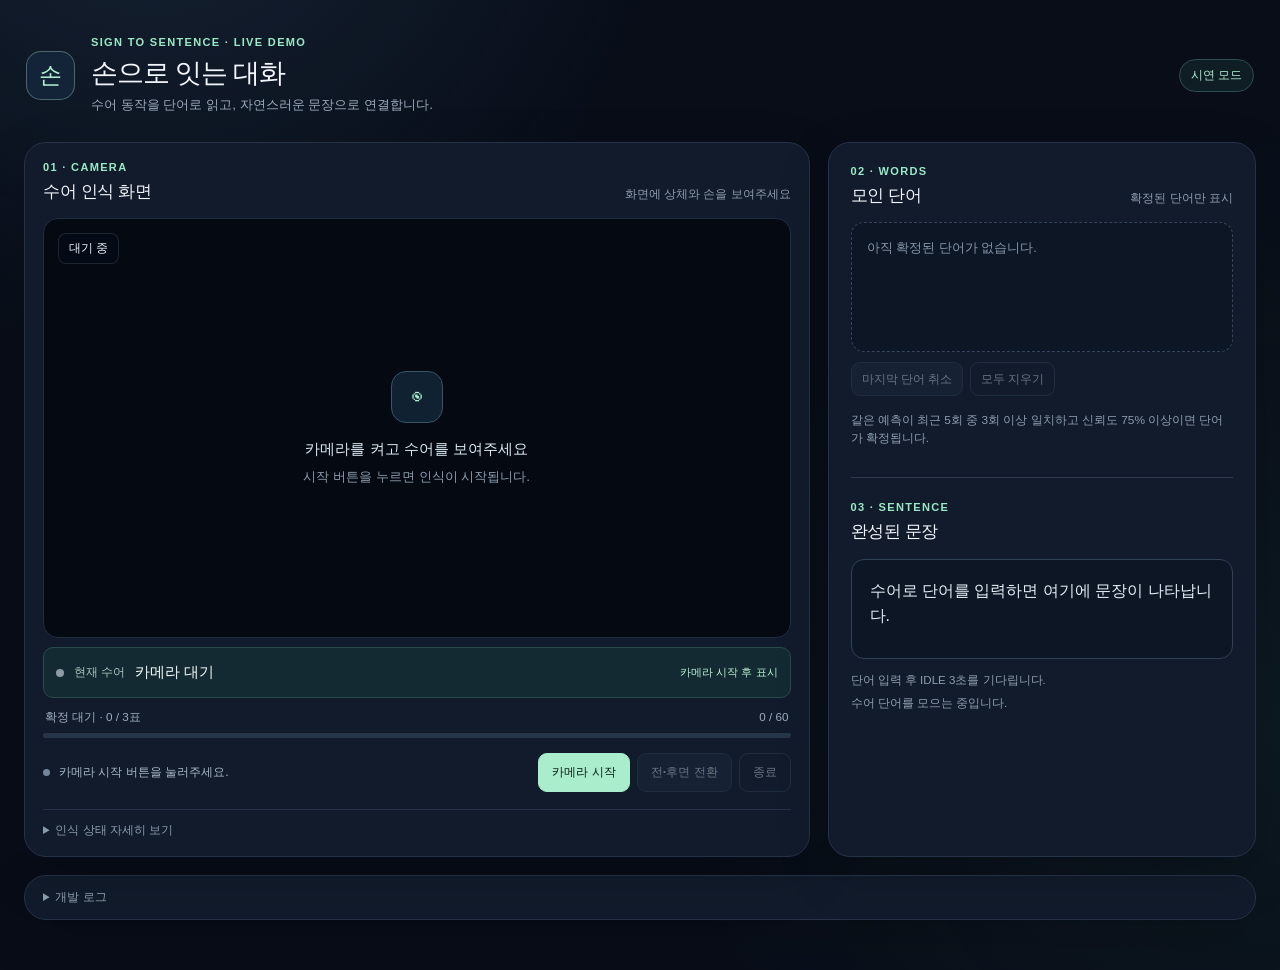
==== commit 0d85f667: "Make current sign prediction compact and explicit" ====
--- a/web/index.html
+++ b/web/index.html
@@ -6,7 +6,7 @@
     <meta name="theme-color" content="#0a1020" />
     <meta name="description" content="카메라로 수어 단어를 인식하고 문장으로 연결하는 시연" />
     <title>손으로 잇는 대화 · 수어 인식 시연</title>
-    <link rel="stylesheet" href="./src/style.css?v=demo-ui-1" />
+    <link rel="stylesheet" href="./src/style.css?v=demo-ui-2" />
   </head>
   <body>
     <main class="app-shell">
@@ -42,13 +42,11 @@
             <span id="cameraLabel" class="camera-label">대기 중</span>
           </div>
 
-          <div class="live-readout" aria-live="polite" aria-atomic="true">
+          <div id="liveReadout" class="live-readout" data-state="waiting" aria-label="현재 수어 예측">
             <span class="readout-indicator" aria-hidden="true"></span>
-            <div class="readout-copy">
-              <span class="readout-caption">현재 인식되는 수어 · Top 1</span>
-              <strong id="predictionLabel">카메라 대기 중</strong>
-            </div>
-            <span id="predictionConfidence" class="prediction-confidence">예측 대기</span>
+            <span class="readout-caption">현재 수어</span>
+            <strong id="predictionLabel" aria-live="polite">카메라 대기</strong>
+            <span id="predictionConfidence" class="prediction-confidence">카메라 시작 후 표시</span>
           </div>
           <div class="recognition-progress">
             <span id="stableState" class="stable-state">확정 대기 · 0 / 3표</span>
@@ -122,6 +120,6 @@
     </main>
 
     <script src="./public/vendor/tensorflow/tf.min.js"></script>
-    <script type="module" src="./src/main.js?v=demo-ui-1"></script>
+    <script type="module" src="./src/main.js?v=demo-ui-2"></script>
   </body>
 </html>
--- a/web/src/style.css
+++ b/web/src/style.css
@@ -190,14 +190,15 @@
 }
 
 .live-readout {
-  display: flex;
+  display: grid;
+  grid-template-columns: 8px auto minmax(0, 1fr) auto;
   align-items: center;
-  gap: 12px;
-  min-height: 72px;
-  margin-top: 12px;
-  padding: 12px 15px;
+  gap: 10px;
+  min-height: 51px;
+  margin-top: 9px;
+  padding: 8px 12px;
   border: 1px solid #2a4a4b;
-  border-radius: 13px;
+  border-radius: 10px;
   background: #142a32;
 }
 .readout-indicator {
@@ -208,22 +209,26 @@
   background: #92ecc1;
   box-shadow: 0 0 0 5px rgba(146, 236, 193, 0.1);
 }
-.readout-copy { min-width: 0; display: grid; gap: 4px; }
-.readout-caption { color: #9bbaaF; font-size: 0.7rem; font-weight: 700; }
-.readout-copy strong {
+.live-readout[data-state="waiting"] .readout-indicator {
+  background: #8c9ba8;
+  box-shadow: none;
+}
+.live-readout[data-state="confirmed"] { border-color: #6ebc95; }
+.readout-caption { color: #acc5ba; font-size: 0.72rem; font-weight: 760; white-space: nowrap; }
+#predictionLabel {
+  min-width: 0;
   overflow: hidden;
   color: #f4faf6;
-  font-size: 1.04rem;
+  font-size: 0.92rem;
   font-weight: 760;
   text-overflow: ellipsis;
   white-space: nowrap;
 }
 .prediction-confidence {
-  flex: 0 0 auto;
-  margin-left: auto;
   color: #bcf2d3;
-  font-size: 0.79rem;
-  font-weight: 750;
+  font-size: 0.7rem;
+  font-weight: 720;
+  white-space: nowrap;
 }
 .recognition-progress {
   display: flex;
@@ -363,9 +368,10 @@
   .camera-card, .recognized-card { padding: 12px; border-radius: 17px; }
   .section-hint { display: none; }
   .camera-stage { aspect-ratio: 3 / 4; border-radius: 11px; }
-  .live-readout { min-height: 65px; padding: 10px; }
-  .readout-copy strong { font-size: 0.93rem; }
-  .prediction-confidence { font-size: 0.72rem; }
+  .live-readout { grid-template-columns: 8px 61px minmax(0, 1fr); gap: 3px 9px; min-height: 54px; padding: 7px 10px; }
+  .readout-indicator, .readout-caption { grid-row: 1 / 3; }
+  #predictionLabel { grid-column: 3; font-size: 0.86rem; }
+  .prediction-confidence { grid-column: 3; grid-row: 2; font-size: 0.67rem; overflow: hidden; text-overflow: ellipsis; }
   .camera-footer { display: block; }
   .status-row { margin-bottom: 12px; }
   .controls { display: grid; grid-template-columns: 1.3fr 1fr 0.7fr; }
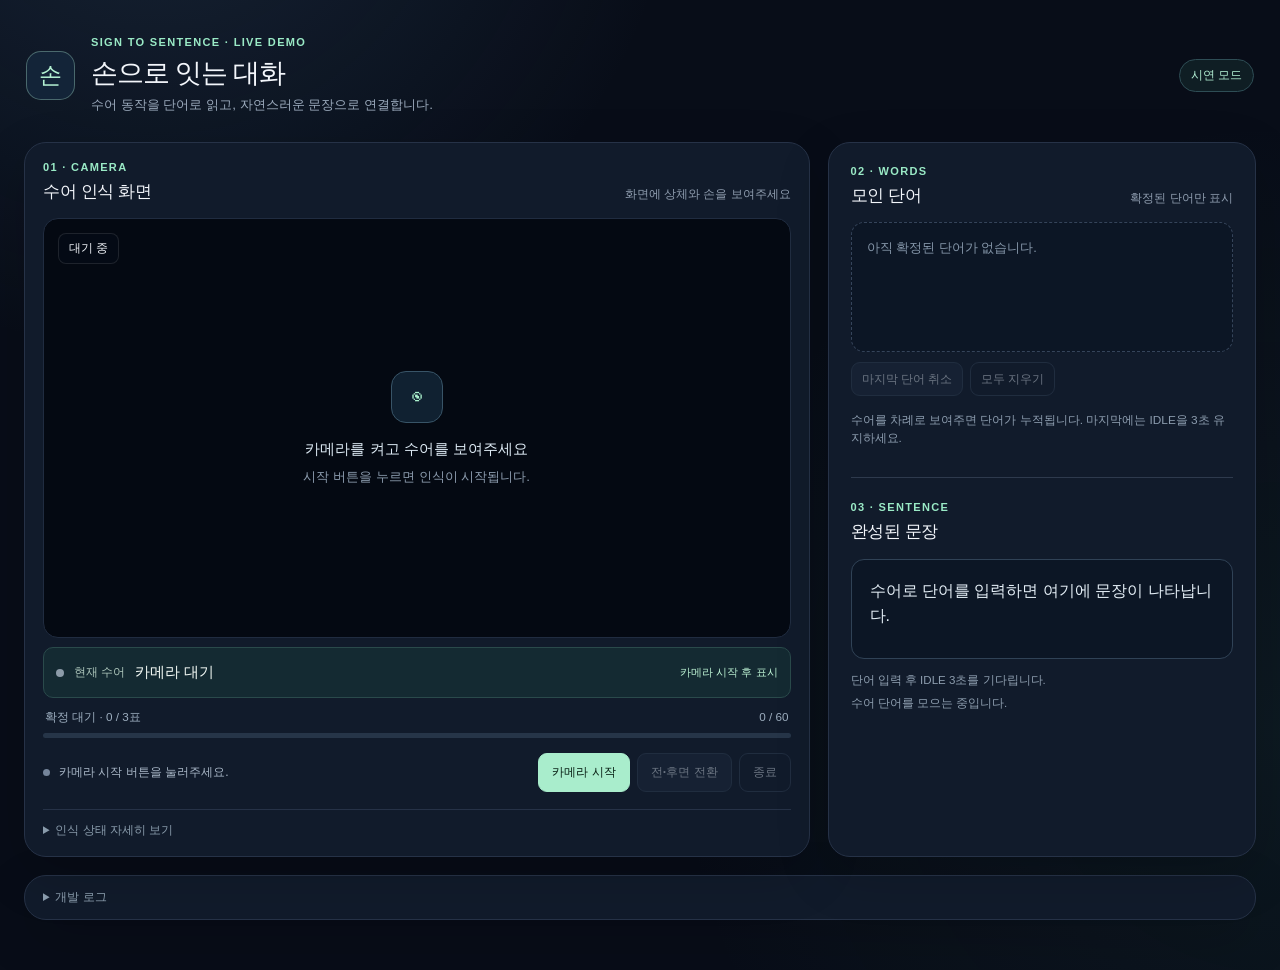
==== commit e4529df3: "Improve continuous sign capture and IDLE batching" ====
--- a/web/index.html
+++ b/web/index.html
@@ -95,7 +95,7 @@
             <button id="undoTokenButton" class="button button-small" type="button" disabled>마지막 단어 취소</button>
             <button id="clearTokensButton" class="button button-small button-quiet" type="button" disabled>모두 지우기</button>
           </div>
-          <p class="recognized-help">같은 예측이 최근 5회 중 3회 이상 일치하고 신뢰도 75% 이상이면 단어가 확정됩니다.</p>
+          <p class="recognized-help">수어를 차례로 보여주면 단어가 누적됩니다. 마지막에는 IDLE을 3초 유지하세요.</p>
 
           <div class="sentence-ready-panel" aria-live="polite">
             <p class="eyebrow">03 · SENTENCE</p>
@@ -120,6 +120,6 @@
     </main>
 
     <script src="./public/vendor/tensorflow/tf.min.js"></script>
-    <script type="module" src="./src/main.js?v=demo-ui-2"></script>
+    <script type="module" src="./src/main.js?v=demo-sequence-1"></script>
   </body>
 </html>
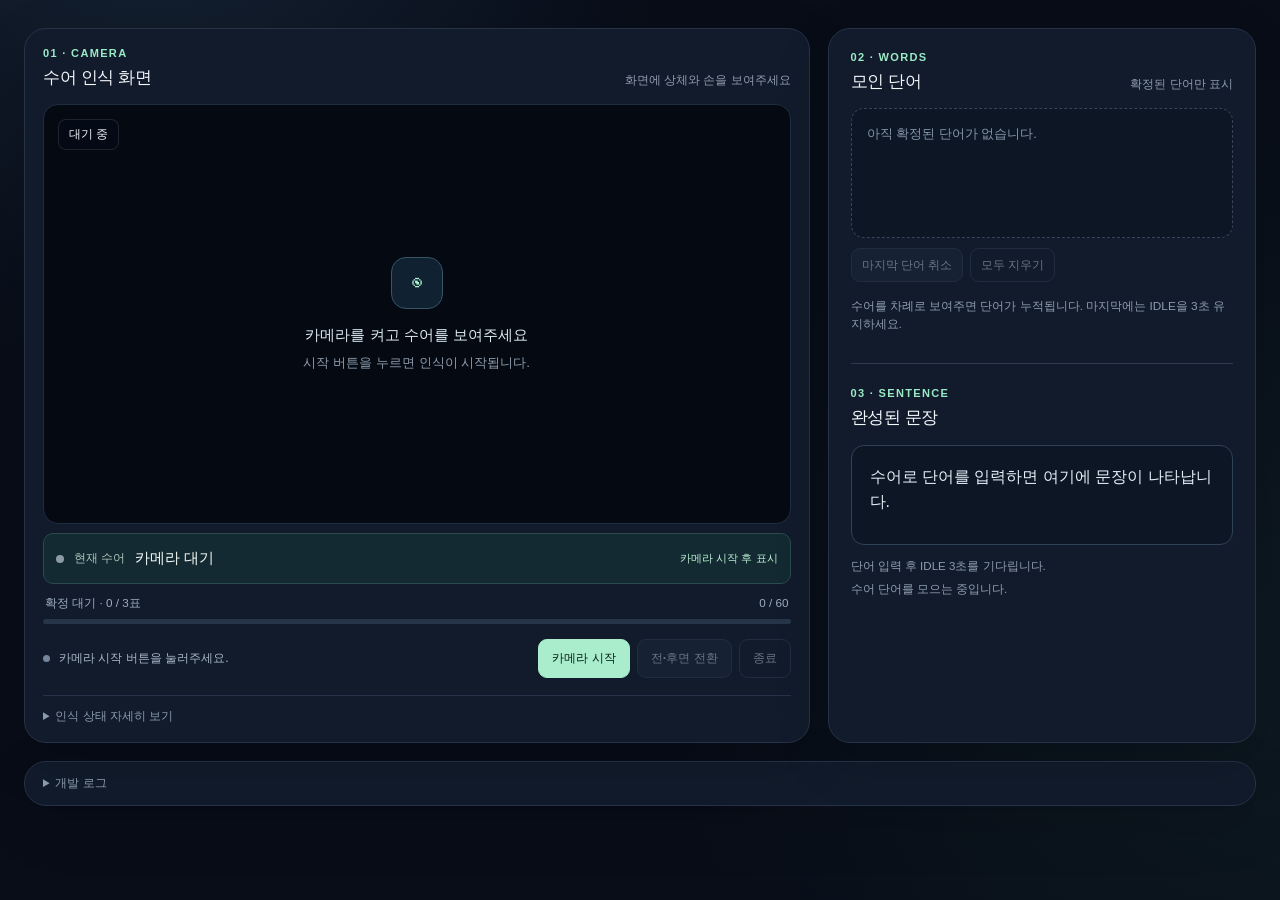
==== commit 54298298: "Clean demo header and consolidate word-sign documentation" ====
--- a/web/index.html
+++ b/web/index.html
@@ -5,21 +5,11 @@
     <meta name="viewport" content="width=device-width, initial-scale=1.0" />
     <meta name="theme-color" content="#0a1020" />
     <meta name="description" content="카메라로 수어 단어를 인식하고 문장으로 연결하는 시연" />
-    <title>손으로 잇는 대화 · 수어 인식 시연</title>
+    <title>수어 인식 시연</title>
     <link rel="stylesheet" href="./src/style.css?v=demo-ui-2" />
   </head>
   <body>
     <main class="app-shell">
-      <header class="page-header">
-        <div class="brand-mark" aria-hidden="true">손</div>
-        <div class="header-copy">
-          <p class="eyebrow">SIGN TO SENTENCE · LIVE DEMO</p>
-          <h1>손으로 잇는 대화</h1>
-          <p class="page-subtitle">수어 동작을 단어로 읽고, 자연스러운 문장으로 연결합니다.</p>
-        </div>
-        <span class="demo-badge">시연 모드</span>
-      </header>
-
       <div class="demo-grid">
         <section class="camera-card" aria-label="수어 인식 카메라">
           <div class="section-heading">
--- a/web/src/style.css
+++ b/web/src/style.css
@@ -29,27 +29,8 @@
   padding: 28px 0 50px;
 }
 
-.page-header {
-  display: flex;
-  align-items: center;
-  gap: 16px;
-  padding: 8px 2px 28px;
-}
-
-.brand-mark {
-  display: grid;
-  flex: 0 0 49px;
-  height: 49px;
-  place-items: center;
-  border: 1px solid rgba(178, 238, 211, 0.34);
-  border-radius: 15px;
-  color: #b5f3d4;
-  background: #132438;
-  font-size: 1.45rem;
-  font-weight: 750;
-}
-
-.header-copy { min-width: 0; }
+
+
 .eyebrow {
   margin: 0 0 7px;
   color: #9aeac6;
@@ -58,30 +39,8 @@
   letter-spacing: 0.12em;
 }
 
-.page-header h1 {
-  margin: 0;
-  font-size: clamp(1.35rem, 2.1vw, 1.9rem);
-  font-weight: 790;
-  letter-spacing: -0.04em;
-}
-
-.page-subtitle {
-  margin: 5px 0 0;
-  color: #9baabc;
-  font-size: 0.84rem;
-}
-
-.demo-badge {
-  flex: 0 0 auto;
-  margin-left: auto;
-  padding: 8px 11px;
-  border: 1px solid #2e4d55;
-  border-radius: 999px;
-  color: #b2efd3;
-  background: rgba(82, 173, 139, 0.1);
-  font-size: 0.72rem;
-  font-weight: 750;
-}
+
+
 
 .demo-grid {
   display: grid;
@@ -361,10 +320,6 @@
 }
 @media (max-width: 600px) {
   .app-shell { width: calc(100% - 20px); padding: 20px 0 36px; }
-  .page-header { gap: 11px; padding: 2px 2px 18px; }
-  .brand-mark { flex-basis: 42px; height: 42px; border-radius: 12px; }
-  .page-subtitle { font-size: 0.7rem; line-height: 1.4; }
-  .demo-badge { display: none; }
   .camera-card, .recognized-card { padding: 12px; border-radius: 17px; }
   .section-hint { display: none; }
   .camera-stage { aspect-ratio: 3 / 4; border-radius: 11px; }
